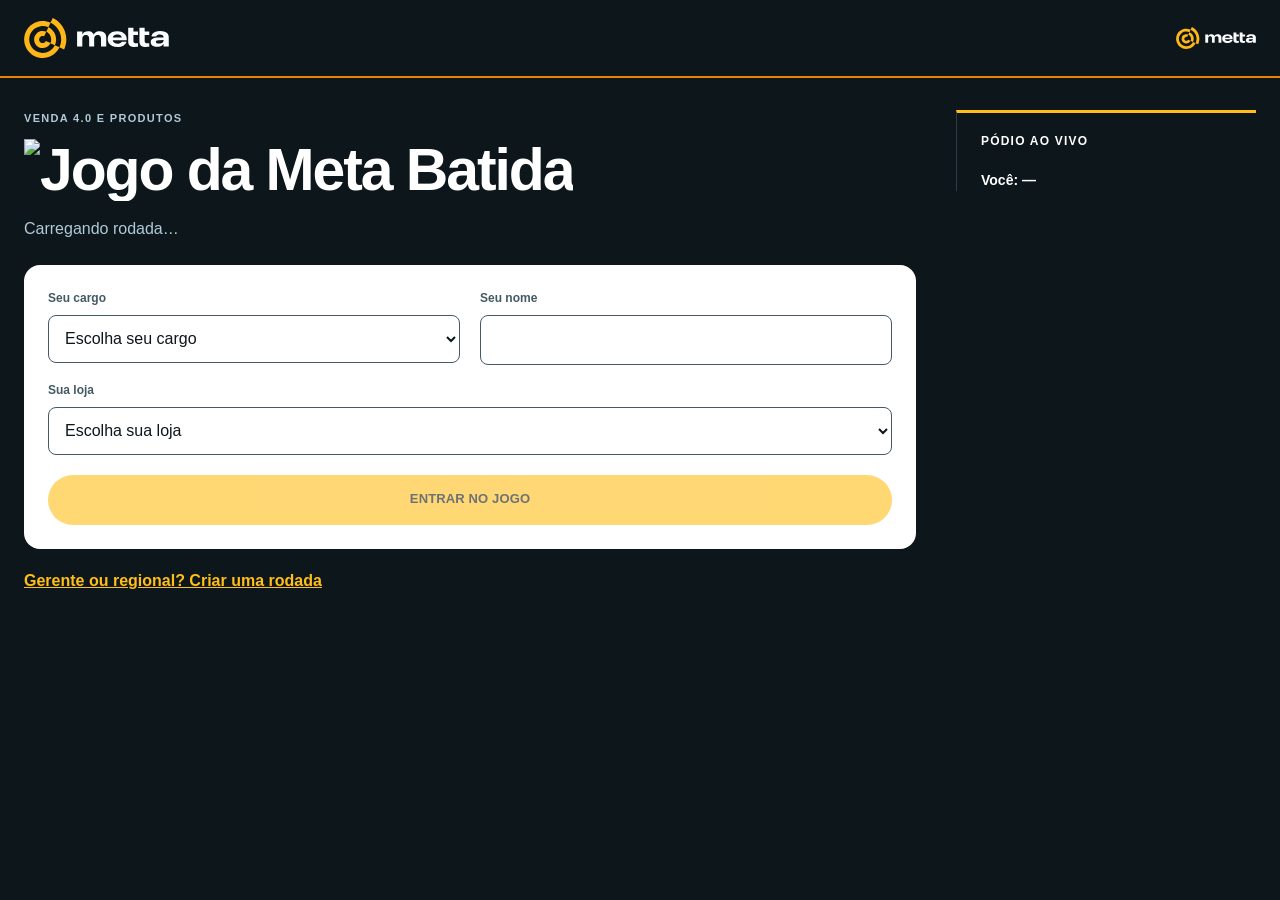
==== jogo-meta-batida/frontend/index.html @ 788991b2 "Reorganiza como repositório de vários jogos: pasta jogo-meta-batida/ O repositório passa a guardar o" ====
<!doctype html>
<html lang="pt-BR">
<head><meta charset="utf-8"><meta name="viewport" content="width=device-width,initial-scale=1"><title>Jogo da Meta Batida</title><link rel="stylesheet" href="css/jogo.css"><script type="module" src="js/jogador.js"></script></head>
<body>
<header class="marca"><img class="logo-cliente" src="img/logo-metta.svg" alt="Metta" width="150" height="42"><span><img class="logo-jogo" src="img/logo-jogo.png" alt="Jogo da Meta Batida" width="900" height="294"></span><img class="logo-metta" src="img/logo-metta.svg" alt="Metta" width="120" height="26"></header>
<div class="layout">
<aside class="podio painel" aria-label="Pódio ao vivo"><h2>Pódio ao vivo</h2><ol id="podio" class="medalhas"></ol><div class="podio-rodape"><strong id="posicao">Você: —</strong><button id="alternar" class="discreto" hidden aria-label="Alternar entre pódio da loja e geral">Ver geral</button></div></aside>
<main id="principal">
<section id="entrada" class="painel">
<p class="sobretitulo">VENDA 4.0 E PRODUTOS</p><h1 class="titulo-logo"><img src="img/logo-jogo.png" alt="Jogo da Meta Batida" width="900" height="294"></h1><p id="rodada">Carregando rodada…</p>
<form id="formulario"><div class="campo"><label for="cargo">Seu cargo</label><select id="cargo" name="cargo" required><option value="">Escolha seu cargo</option><option>Gerente</option><option>Regional</option><option>Vendedor</option><option>Outro</option></select></div><div id="campo-nome-lista" class="campo" hidden><label for="nome-lista">Escolha seu nome</label><select id="nome-lista" name="nome-lista"></select></div><div id="campo-nome" class="campo"><label for="nome">Seu nome</label><input id="nome" name="nome" autocomplete="name" minlength="2" maxlength="60" required></div><div id="campo-loja"><label for="loja">Sua loja</label><select id="loja" name="loja" required><option value="">Escolha sua loja</option></select></div><button id="entrar" class="principal" disabled aria-label="Entrar no jogo">Entrar no jogo</button></form><a id="criar-rodada" class="link-rodada" href="gerente.html">Gerente ou regional? Criar uma rodada</a>
</section>
<section id="instrucoes" class="painel" hidden><p class="sobretitulo">PREPARE-SE PARA JOGAR</p><h1>Como funciona</h1><p id="aviso-instrutor" class="aviso-instrutor"></p><ol class="regras"><li>Jogue com seu nome.</li><li id="regra-loja">Represente sua loja.</li><li>Escolha uma opção: só uma é correta.</li><li id="regra-tempo">Cada pergunta tem tempo para responder.</li><li>Quanto mais rápido acertar, mais pontos. Não dá para voltar.</li><li>Sem resposta, você fica com zero na pergunta.</li><li>Veja sua posição no ranking ao final.</li></ol><button id="comecar" class="principal" aria-label="Começar a primeira pergunta">Começar</button></section>
<section id="jogo" class="cartao" hidden aria-label="Pergunta atual">
<div class="tempo"><progress id="barra" max="100" value="100" aria-label="Tempo restante"></progress><strong id="segundos" role="timer">— s</strong></div>
<div class="pergunta-topo"><span id="numero"></span><span id="tema"></span></div><h1 id="pergunta"></h1><img id="foto" class="produto" alt=""><div id="opcoes" class="opcoes"></div>
</section>
<section id="feedback" class="painel feedback" hidden><h1 id="mensagem-feedback" role="status"></h1></section>
<section id="final" class="painel" hidden><p class="sobretitulo">FIM DE JOGO</p><h1>Seu <em>resultado</em></h1><p id="resultado"></p><div id="estatisticas" class="estatisticas"></div><h2>Lista por cargo</h2><div id="listas" class="listas"></div><div id="ranking" class="ranking" tabindex="0" aria-label="Lista do cargo com rolagem" hidden></div><button id="nova-rodada" class="discreto" hidden aria-label="Entrar na nova rodada">Nova rodada disponível</button></section>
<p id="status" class="status" role="status" aria-live="polite"></p>
</main></div>
</body></html>
---- jogo-meta-batida/frontend/css/jogo.css ----
/* Metta: títulos Expanded, texto Inter, superfícies oficiais e hierarquia editorial. */
@font-face{font-family:'Zalando Sans Expanded';src:url('../fonts/ZalandoSansExpanded-ExtraBold.woff2') format('woff2');font-weight:800;font-display:swap}
@font-face{font-family:Inter;src:url('../fonts/Inter-Regular.woff2') format('woff2');font-weight:400;font-display:swap}
@font-face{font-family:Inter;src:url('../fonts/Inter-SemiBold.woff2') format('woff2');font-weight:600;font-display:swap}
:root{--noite:#0C161B;--card:#1A2A35;--ardosia:#2E3E47;--aco:#B0CAD8;--cinza-azul:#435965;--gelo:#EBF3F7;--branco:#FFF;--amarelo:#FFBE18;--amarelo-hover:#FFC531;--amarelo-press:#FFB618;--laranja:#E98300;--tinta:#0C161B;--azul:#435965;--azul-claro:#B0CAD8;--cinza:#EBF3F7;--azul-noite:#0C161B;--borda:#435965;--fonte:Inter,sans-serif;--display:'Zalando Sans Expanded',sans-serif}
*{box-sizing:border-box}
[hidden]{display:none!important}
body{margin:0;min-height:100dvh;background:var(--noite);color:var(--branco);font:400 16px/1.5 var(--fonte)}
button,input,select,textarea{font:inherit}
button{cursor:pointer;font-weight:600;border:0}
button:disabled{cursor:default;opacity:.6}
h1,h2{font-family:var(--display);font-weight:800;text-wrap:balance}
h1{font-size:clamp(32px,3.6vw,52px);line-height:1.12;letter-spacing:-.035em;margin:12px 0 24px}
h2{font-size:22px;line-height:1.25;margin:0 0 16px}
strong{font-weight:600}
em{font-style:normal;color:var(--amarelo)}
p{margin:0 0 16px}
:focus-visible{outline:3px solid var(--aco);outline-offset:4px}
.marca{min-height:76px;padding:16px max(24px,calc((100vw - 1280px)/2));display:flex;align-items:center;gap:24px;border-bottom:2px solid var(--laranja);background:var(--noite);color:var(--branco)}
.marca .logo-cliente{width:auto;height:40px}
.marca .logo-metta{width:auto;height:22px}
.marca .logo-jogo{width:auto;height:44px;display:block;margin:0 auto}
body:has(#entrada:not([hidden])) .marca .logo-jogo{visibility:hidden}
.link-rodada{display:inline-block;margin-top:20px;color:var(--amarelo);font-weight:600}
.pagina-rodada{max-width:640px;margin:32px auto;padding:0 16px}.pagina-rodada h1 em{display:block}.pagina-rodada h2{font-size:16px;margin:24px 0 8px}
.copiar{display:flex;gap:8px;align-items:center;margin:0}.copiar .discreto{flex:none;display:inline-flex;align-items:center;text-decoration:none}
#encerrar{margin-top:32px}.botao-link{display:inline-flex;align-items:center;text-decoration:none;margin-top:12px}
.titulo-logo{margin:0 0 16px;line-height:0}.titulo-logo img{width:min(420px,100%);height:auto}
.marca span{flex:1;text-align:center;font-size:11px;letter-spacing:.12em;color:var(--aco);font-weight:600}
.layout{max-width:1280px;margin:32px auto;padding:0 24px;display:grid;grid-template-columns:minmax(0,1fr) 300px;gap:40px;align-items:start}
main{min-width:0}.layout main{grid-column:1;grid-row:1}
.painel,.cartao{min-width:0}
.sobretitulo{font-size:11px;letter-spacing:.12em;font-weight:600;color:var(--aco);text-transform:uppercase;margin:0 0 12px}
/* Entrada: abertura editorial e formulário com superfície própria. */
#entrada h1{max-width:660px;font-size:clamp(38px,4.6vw,64px);line-height:1.06}
#entrada h1 em{display:block}
#rodada{color:var(--aco);margin:0 0 24px}
#formulario{padding:24px;background:var(--branco);color:var(--tinta);border-radius:16px;display:grid;grid-template-columns:1fr 1fr;gap:16px 20px}
.campo{min-width:0}.campo-amplo,#campo-loja,#formulario .principal{grid-column:1/-1}
label{display:block;font-size:12px;font-weight:600;color:var(--cinza-azul);margin:0 0 8px}
input,select,textarea{display:block;width:100%;min-height:48px;padding:12px;border:1px solid var(--cinza-azul);border-radius:8px;color:var(--tinta);background:var(--branco)}
input:focus-visible,select:focus-visible,textarea:focus-visible{outline-color:var(--cinza-azul)}
.principal{min-height:50px;background:var(--amarelo);color:var(--tinta);border-radius:999px;padding:12px 24px;font:800 13px/1.3 var(--display);letter-spacing:.01em;text-transform:uppercase;transition:background .2s}
.principal:hover:enabled{background:var(--amarelo-hover)}.principal:active:enabled{background:var(--amarelo-press)}
#formulario .principal{margin-top:4px}
#formulario :focus-visible{outline-color:var(--cinza-azul)}
.discreto{background:var(--ardosia);color:var(--branco);padding:10px 16px;min-height:44px;border-radius:999px;font-size:13px}
.discreto:hover:enabled{background:var(--cinza-azul)}
/* Pódio: uma lista, sem três cartões competindo com a pergunta. */
.podio{grid-column:2;grid-row:1;position:sticky;top:24px;border-top:3px solid var(--amarelo);padding:20px 0 0 24px;border-left:1px solid var(--ardosia)}
.podio h2{font:600 12px/1.4 var(--fonte);letter-spacing:.1em;text-transform:uppercase;margin-bottom:20px}
.medalhas{list-style:none;padding:0;margin:0;counter-reset:podio}
.medalha{display:grid;grid-template-columns:48px minmax(0,1fr) auto;gap:2px 8px;align-items:baseline;padding:18px 0;border-bottom:1px solid var(--ardosia);overflow-wrap:anywhere}
.colocacao{white-space:nowrap;overflow-wrap:normal;font-family:var(--display);font-size:25px;font-weight:800;color:var(--aco);grid-row:1/3}
.medalha:first-child .colocacao{color:var(--amarelo)}
.nome-podio{font-size:16px;line-height:1.3;grid-column:2}
.pontos-podio{grid-column:3;font-size:12px;white-space:nowrap;color:var(--aco);font-variant-numeric:tabular-nums}
.loja-podio{grid-column:2/-1;font-size:12px;color:var(--aco)}
.podio-rodape{display:flex;flex-wrap:wrap;gap:12px;align-items:center;justify-content:space-between;margin-top:20px;font-size:14px}
.podio-rodape .discreto{font-size:12px;padding:8px 12px}
/* Instruções numeradas, com ritmo de leitura. */
.regras{list-style:none;counter-reset:regra;padding:0;margin:24px 0 28px}
.regras li{counter-increment:regra;display:flex;align-items:center;gap:16px;padding:14px 0;border-bottom:1px solid var(--ardosia)}
.regras li::before{content:counter(regra,decimal-leading-zero);font-family:var(--display);font-weight:800;color:var(--amarelo);font-size:20px}
#instrucoes .principal{min-width:240px}
/* A pergunta ocupa um palco claro; cronômetro e progresso continuam explícitos. */
.cartao{padding:24px;border-radius:16px;background:var(--branco);color:var(--tinta);display:grid;grid-template-columns:minmax(0,1fr) 92px;gap:16px}
.pergunta-topo{grid-column:1;grid-row:1;display:flex;flex-direction:column;justify-content:center;gap:2px;font-size:11px;font-weight:600;letter-spacing:.06em;color:var(--cinza-azul)}
#numero{color:var(--tinta);font-size:13px}#tema{overflow-wrap:anywhere}
.tempo{grid-column:2;grid-row:1;display:flex;flex-direction:column;align-items:stretch;justify-content:center;gap:4px}
.tempo strong{order:-1;font:800 28px/1 var(--display);text-align:right;white-space:nowrap;font-variant-numeric:tabular-nums}
progress{appearance:none;border:0;border-radius:999px;width:100%;height:6px;overflow:hidden;background:var(--gelo)}
progress::-webkit-progress-bar{background:var(--gelo)}
progress::-webkit-progress-value{background:var(--cinza-azul)}
progress::-moz-progress-bar{background:var(--cinza-azul)}
.urgente .tempo strong{text-decoration:underline;text-underline-offset:4px}
.cartao h1{grid-column:1/-1;font-size:clamp(22px,2.1vw,30px);line-height:1.25;letter-spacing:-.025em;margin:0;text-wrap:pretty}
.produto{grid-column:1/-1;display:block;width:100%;height:clamp(110px,24vh,240px);object-fit:contain;background:var(--branco);border-radius:8px}
.opcoes{grid-column:1/-1;display:grid;grid-template-columns:1fr 1fr;gap:8px}
.opcao{min-width:0;min-height:58px;display:flex;align-items:center;text-align:left;padding:12px;gap:10px;border:1px solid var(--cinza-azul);border-radius:10px;background:var(--branco);color:var(--tinta);line-height:1.35;transition:background .2s}
.opcao>span:last-child{min-width:0;overflow-wrap:anywhere}
.opcao:hover:enabled{background:var(--gelo)}
.letra{display:grid;place-items:center;flex:0 0 28px;height:28px;border-radius:6px;background:var(--gelo);color:var(--cinza-azul);font-size:13px;font-weight:600}
.opcao.selecionada{background:var(--ardosia);color:var(--branco);opacity:1}.opcao.selecionada .letra{background:var(--branco);color:var(--tinta)}
.cartao :focus-visible{outline-color:var(--cinza-azul)}
/* Feedback e fechamento: o resultado, em primeiro plano. */
.feedback{display:grid;place-content:center;min-height:440px;padding:40px 24px;border-block:1px solid var(--ardosia)}
.feedback h1{font-size:clamp(32px,4.2vw,58px);max-width:680px;margin:0;text-align:center}
.feedback.acerto h1{color:var(--amarelo)}
.status{color:var(--aco);font-size:13px;margin:10px 0 0;overflow-wrap:anywhere}.status:empty{display:none}
#resultado{font-size:18px;color:var(--aco)}
.estatisticas{display:grid;grid-template-columns:1.5fr 1fr 1fr;margin:24px 0 32px;border-block:1px solid var(--ardosia)}
.estatisticas div{padding:24px 12px;border-right:1px solid var(--ardosia);color:var(--aco);font-size:14px}
.estatisticas div:first-child{padding-left:0}.estatisticas div:last-child{border:0}
.estatisticas strong{display:block;font:800 clamp(28px,3.2vw,44px)/1.2 var(--display);color:var(--branco);font-variant-numeric:tabular-nums}
.estatisticas div:first-child strong{color:var(--amarelo)}
.listas{display:flex;flex-wrap:wrap;gap:8px;margin:0 0 12px}.listas [aria-pressed="true"]{background:var(--amarelo);color:#0C161B;border-color:var(--amarelo)}
.ranking{max-height:42vh;overflow:auto;overscroll-behavior:contain}
.linha{display:grid;grid-template-columns:40px minmax(0,1fr) auto;gap:12px;align-items:center;padding:14px 12px;border-bottom:1px solid var(--ardosia)}
.linha span{overflow-wrap:anywhere}.linha small{display:block;color:var(--aco);font-size:12px}.linha>strong:last-child{white-space:nowrap;font-variant-numeric:tabular-nums}
.linha.eu{background:var(--ardosia);border-radius:8px}.linha.eu>strong:first-child{text-decoration:underline}
#nova-rodada{margin-top:20px}
/* Telão: três líderes grandes à esquerda e dez posições legíveis à direita. */
.palco{max-width:1440px;margin:32px auto;padding:0 40px;display:grid;grid-template-columns:minmax(0,1fr) minmax(380px,.9fr);gap:0 48px}
.palco-abertura{grid-column:1}.telao h1{font-size:clamp(40px,4vw,64px);margin:8px 0 16px}.telao h1 em{display:block}
#situacao{color:var(--aco);font-size:18px}
.telao .medalhas{grid-column:1}.telao .medalha{grid-template-columns:92px minmax(0,1fr) auto;padding:20px 0;gap:4px 12px}
.telao .colocacao{font-size:44px}.telao .nome-podio{font:800 clamp(20px,2vw,30px)/1.2 var(--display)}
.telao .pontos-podio{font-size:18px}.telao .loja-podio{font-size:16px}
.contagem{grid-column:1;font-size:16px;color:var(--aco);margin:20px 0 0}
.palco-ranking{grid-column:2;grid-row:1/5;border-left:1px solid var(--ardosia);padding-left:32px}
.palco-ranking h2{font-size:20px;padding:4px 0 18px;border-bottom:3px solid var(--amarelo);margin:0}
.telao .ranking{max-height:none}.telao .linha{padding:10px 0;font-size:18px;gap:8px}.telao .linha small{font-size:13px}
.telao #status{grid-column:1/-1;color:var(--aco);margin-top:12px;font-size:13px}
@media(min-width:1100px){
 .cartao{grid-template-columns:minmax(0,.85fr) minmax(0,1fr) 92px;gap:16px 24px}
 .pergunta-topo{grid-column:1/3}.tempo{grid-column:3}
 .produto{grid-column:1;grid-row:3;height:clamp(220px,35vh,340px);align-self:center}
 .opcoes{grid-column:2/4;grid-row:3;grid-template-columns:1fr}
}
@media(min-width:900px) and (max-height:750px){
 .marca{min-height:60px;padding-block:10px}.marca .logo-cliente{height:36px}
 .layout{margin:20px auto;gap:28px}.cartao{padding:20px;gap:12px 20px}
 .cartao h1{font-size:24px}.produto{height:110px}.opcao{font-size:15px;min-height:52px;padding:10px}
 .palco{margin:20px auto}.telao h1{font-size:42px}.telao .medalha{padding:14px 0}.telao .linha{font-size:16px;padding:7px 0}.telao .linha small{font-size:12px}
}
@media(min-width:1100px) and (max-height:750px){.produto{height:240px}}
@media(max-width:899px){
 body{font-size:15px}.marca{min-height:54px;padding:10px 16px;gap:12px}.marca .logo-jogo{height:30px}.titulo-logo img{width:240px}.marca .logo-cliente{height:32px}.marca .logo-metta{height:18px;margin-left:auto}
 .layout{display:flex;flex-direction:column;margin:0 auto;padding:0 12px;gap:20px}.layout main{width:100%}
 .podio{position:sticky;top:0;z-index:2;width:100%;padding:8px 0;background:var(--noite);border-top:0;border-left:0;border-bottom:1px solid var(--ardosia)}
 .podio h2{display:none}.podio .medalhas{display:grid;grid-template-columns:repeat(3,minmax(0,1fr));gap:8px}
 .podio .medalha{position:relative;grid-template-columns:24px minmax(0,1fr);padding:0 6px 0 0;border:0;border-right:1px solid var(--ardosia);gap:0 4px}
 .podio .medalha:last-child{border:0}.podio .colocacao{font:600 13px/1.4 var(--fonte);grid-row:1;align-self:center}
 .podio .nome-podio{font-size:12px;overflow:hidden;text-overflow:ellipsis;white-space:nowrap}
 .podio .pontos-podio{grid-column:2;font-size:11px}.podio .loja-podio{display:none}
 .podio-rodape{margin-top:6px;gap:4px;font-size:11px;min-height:24px}.podio-rodape .discreto{min-height:24px;padding:2px 10px;font-size:11px}
 #entrada h1{font-size:38px;margin:8px 0 16px}#rodada{font-size:14px;margin-bottom:20px}
 #formulario{padding:20px;grid-template-columns:1fr;gap:16px}.campo{grid-column:1/-1}
 h1{font-size:32px}h2{font-size:20px}.regras{margin-block:16px 24px}.regras li{padding:12px 0;gap:12px}
 #instrucoes .principal{width:100%}.sobretitulo{font-size:10px}
 .cartao{padding:14px;gap:10px;grid-template-columns:minmax(0,1fr) 70px;border-radius:12px}.cartao h1{font-size:21px;line-height:1.25}
 #numero{font-size:11px}.pergunta-topo{font-size:10px}.tempo strong{font-size:24px}
 .produto{height:clamp(110px,calc(100dvh - 540px),200px)}
 .opcoes{grid-template-columns:1fr;gap:6px}.opcao{min-height:48px;padding:9px 10px;font-size:14px;gap:8px}.letra{flex-basis:26px;height:26px}
 .feedback{min-height:350px;padding:24px 12px}.feedback h1{font-size:34px}
 .estatisticas{grid-template-columns:1.3fr 1fr 1fr;margin:20px 0 24px}.estatisticas div{padding:16px 8px;font-size:12px}.estatisticas strong{font-size:26px}
 .linha{grid-template-columns:28px minmax(0,1fr) auto;font-size:13px;padding:12px 8px;gap:8px}.ranking{max-height:40vh}
 .palco{display:block;margin:24px auto;padding:0 20px}.telao h1{font-size:40px}.telao h1 em{display:inline}
 .telao .medalha{grid-template-columns:60px minmax(0,1fr) auto;padding:16px 0}.telao .colocacao{font-size:32px}.telao .nome-podio{font-size:20px}.telao .pontos-podio{font-size:14px}.telao .loja-podio{font-size:13px}
 .palco-ranking{margin-top:32px;padding:0;border:0}.telao .linha{font-size:16px}
}
/* 360 × 640: foto de 110px e quatro alternativas integrais em duas colunas. */
@media(max-width:899px) and (max-height:700px){
 .em-jogo .marca{min-height:42px;padding:6px 12px}.em-jogo .marca .logo-cliente{height:28px}.em-jogo .marca .logo-metta{height:16px}.em-jogo .marca .logo-jogo{height:28px}
 .em-jogo .layout{gap:8px;padding:0 8px}.em-jogo .podio{padding:6px 2px}.em-jogo .podio-rodape{margin-top:2px}
 .em-jogo .cartao{padding:10px;gap:8px;grid-template-columns:minmax(0,1fr) 64px}
 .em-jogo .cartao h1{font-size:18px;line-height:1.25}.em-jogo .tempo strong{font-size:22px}
 .em-jogo .produto{height:110px}.em-jogo .opcoes{grid-template-columns:1fr 1fr;gap:6px}.em-jogo .opcao{font-size:13px;min-height:48px;padding:8px;gap:6px;align-items:flex-start}
 .em-jogo .letra{flex-basis:22px;height:22px;font-size:12px}.em-jogo .status{font-size:12px;margin-top:4px}
}
@media(prefers-reduced-motion:reduce){*,*::before,*::after{animation:none!important;transition:none!important;scroll-behavior:auto!important}}

/* Mensagens visíveis e telão legível em tela compartilhada. */
main [role=status]{color:var(--amarelo);font-size:15px;font-weight:600}
@media(min-width:900px){
 .telao .pontos-podio{font-size:24px}.telao .contagem{font-size:20px;margin-top:12px}.telao .listas button{font-size:16px}.telao .linha{font-size:22px}.telao .linha small{font-size:15px}
 .telao .medalha{padding:12px 0}.palco{margin-block:16px}
}
#instrucoes .principal{position:sticky;bottom:12px}
#instrucoes .principal:disabled{background:var(--ardosia);color:var(--branco);opacity:1}
.aviso-instrutor{color:var(--amarelo);font-weight:600;margin:16px 0}
.controle{display:flex;flex-wrap:wrap;gap:8px;margin-top:24px}.controle .principal{width:auto}.controle #encerrar{margin-top:0}
.lista-postos{margin:0;padding-left:20px;color:var(--aco)}
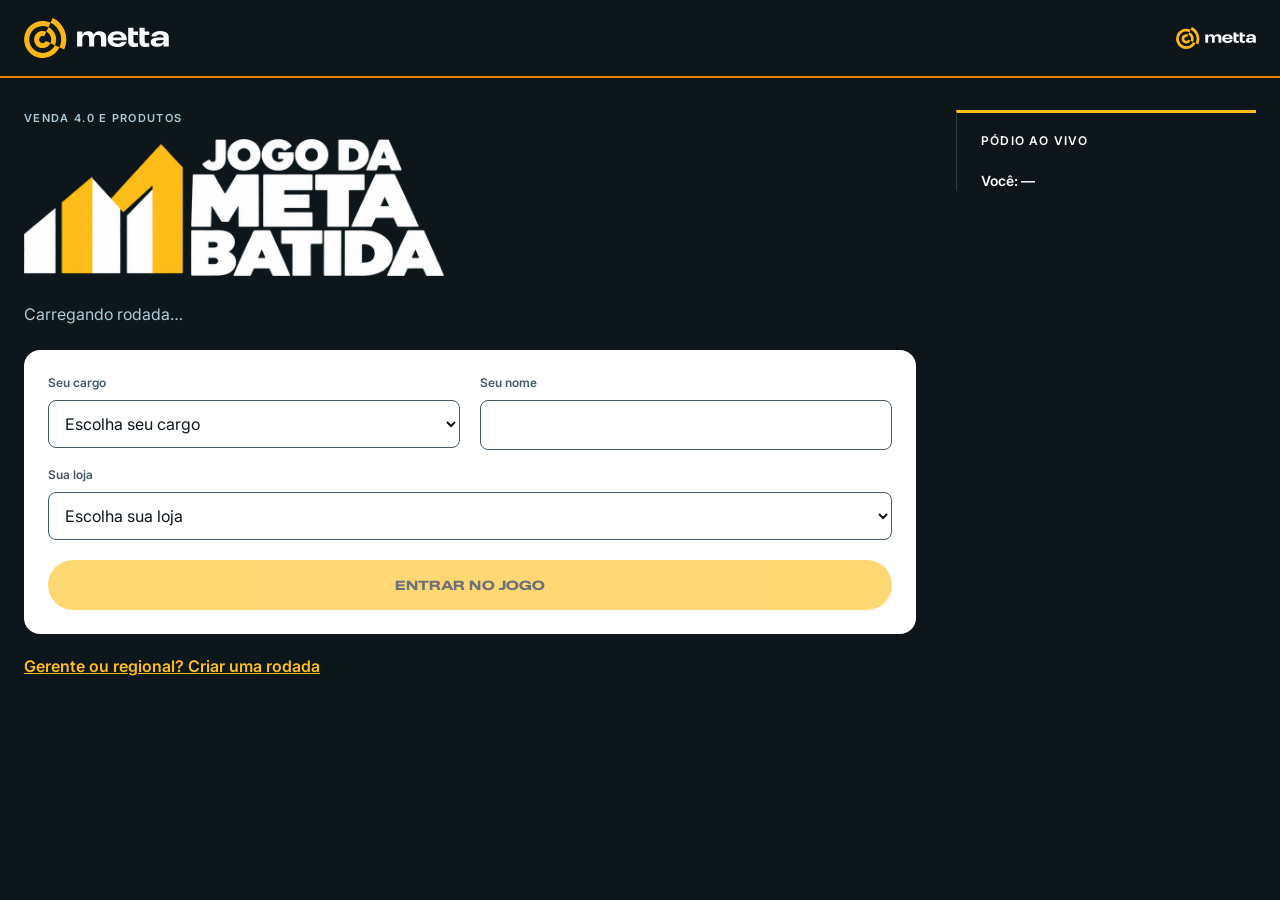
==== commit c4d6e027: "Frase acima do título da entrada configurável por cliente Nova coluna tenant.sobretitulo (vazia mant" ====
--- a/jogo-meta-batida/frontend/index.html
+++ b/jogo-meta-batida/frontend/index.html
@@ -7,7 +7,7 @@
 <aside class="podio painel" aria-label="Pódio ao vivo"><h2>Pódio ao vivo</h2><ol id="podio" class="medalhas"></ol><div class="podio-rodape"><strong id="posicao">Você: —</strong><button id="alternar" class="discreto" hidden aria-label="Alternar entre pódio da loja e geral">Ver geral</button></div></aside>
 <main id="principal">
 <section id="entrada" class="painel">
-<p class="sobretitulo">VENDA 4.0 E PRODUTOS</p><h1 class="titulo-logo"><img src="img/logo-jogo.png" alt="Jogo da Meta Batida" width="900" height="294"></h1><p id="rodada">Carregando rodada…</p>
+<p id="sobretitulo-entrada" class="sobretitulo">VENDA 4.0 E PRODUTOS</p><h1 class="titulo-logo"><img src="img/logo-jogo.png" alt="Jogo da Meta Batida" width="900" height="294"></h1><p id="rodada">Carregando rodada…</p>
 <form id="formulario"><div class="campo"><label for="cargo">Seu cargo</label><select id="cargo" name="cargo" required><option value="">Escolha seu cargo</option><option>Gerente</option><option>Regional</option><option>Vendedor</option><option>Outro</option></select></div><div id="campo-nome-lista" class="campo" hidden><label for="nome-lista">Escolha seu nome</label><select id="nome-lista" name="nome-lista"></select></div><div id="campo-nome" class="campo"><label for="nome">Seu nome</label><input id="nome" name="nome" autocomplete="name" minlength="2" maxlength="60" required></div><div id="campo-loja"><label for="loja">Sua loja</label><select id="loja" name="loja" required><option value="">Escolha sua loja</option></select></div><button id="entrar" class="principal" disabled aria-label="Entrar no jogo">Entrar no jogo</button></form><a id="criar-rodada" class="link-rodada" href="gerente.html">Gerente ou regional? Criar uma rodada</a>
 </section>
 <section id="instrucoes" class="painel" hidden><p class="sobretitulo">PREPARE-SE PARA JOGAR</p><h1>Como funciona</h1><p id="aviso-instrutor" class="aviso-instrutor"></p><ol class="regras"><li>Jogue com seu nome.</li><li id="regra-loja">Represente sua loja.</li><li>Escolha uma opção: só uma é correta.</li><li id="regra-tempo">Cada pergunta tem tempo para responder.</li><li>Quanto mais rápido acertar, mais pontos. Não dá para voltar.</li><li>Sem resposta, você fica com zero na pergunta.</li><li>Veja sua posição no ranking ao final.</li></ol><button id="comecar" class="principal" aria-label="Começar a primeira pergunta">Começar</button></section>
